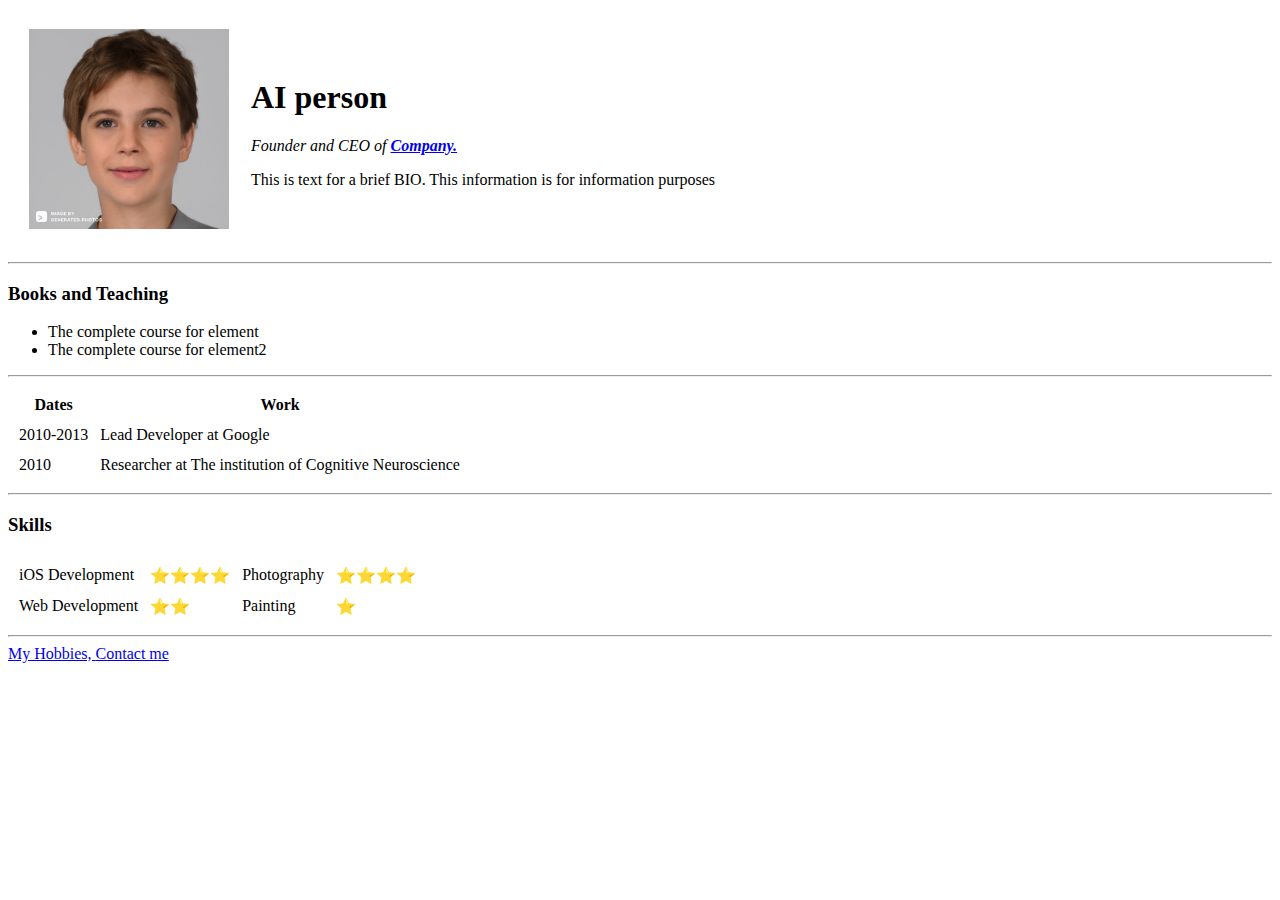
==== index.html @ 3faac305 "Add cv initial website files" ====
<!doctype html>
<html lang="en">

    <head>
        <meta charset="UTF-8">
        <meta name="viewport"
              content="width=device-width, user-scalable=no, initial-scale=1.0, maximum-scale=1.0, minimum-scale=1.0">
        <meta http-equiv="X-UA-Compatible" content="ie=edge">
        <title>AI Person Website</title>
    </head>

    <body>
        <table cellspacing="20">
            <tr>
                <td> <img src="image/AI-person.jpg" alt="Profile picture" width="200"></td>
                <td> <h1>AI person</h1>
        <p><em>Founder and CEO of <strong><a href="https://goose.ai/">Company.</a></strong></em></p>
        <p>This is text for a brief BIO. This information is for information purposes</p></td>
            </tr>
        </table>


        <hr>
        <h3>Books and Teaching</h3>
        <ul>
            <li>The complete course for element</li>
            <li>The complete course for element2</li>
        </ul>
        <hr>
        <table cellspacing="10">
            <thead>
                <tr>
                    <th>Dates</th>
                    <th>Work</th>
                </tr>
            </thead>

            <tbody>
                <tr>
                <td>2010-2013</td>
                <td>Lead Developer at Google</td>
                </tr>
                <tr>
                    <td>2010</td>
                    <td>Researcher at The institution of Cognitive Neuroscience</td>
                </tr>
            </tbody>

            <tfoot>

            </tfoot>

        </table>
        <hr>
        <h3>Skills</h3>
        <table cellspacing="10">
            <tbody>
                <tr>
                    <td>iOS Development</td>
                    <td>⭐⭐⭐⭐</td>
                    <td>Photography</td>
                    <td>⭐⭐⭐⭐</td>
                </tr>
                <tr>
                    <td>Web Development</td>
                    <td>⭐⭐</td>
                    <td>Painting</td>
                    <td>⭐</td>
                </tr>
            </tbody>
        </table>
        <hr>
        <a href="hobbies.html"> My Hobbies, </a>
        <a href="contact-info.html">Contact me</a>
    </body>

</html>
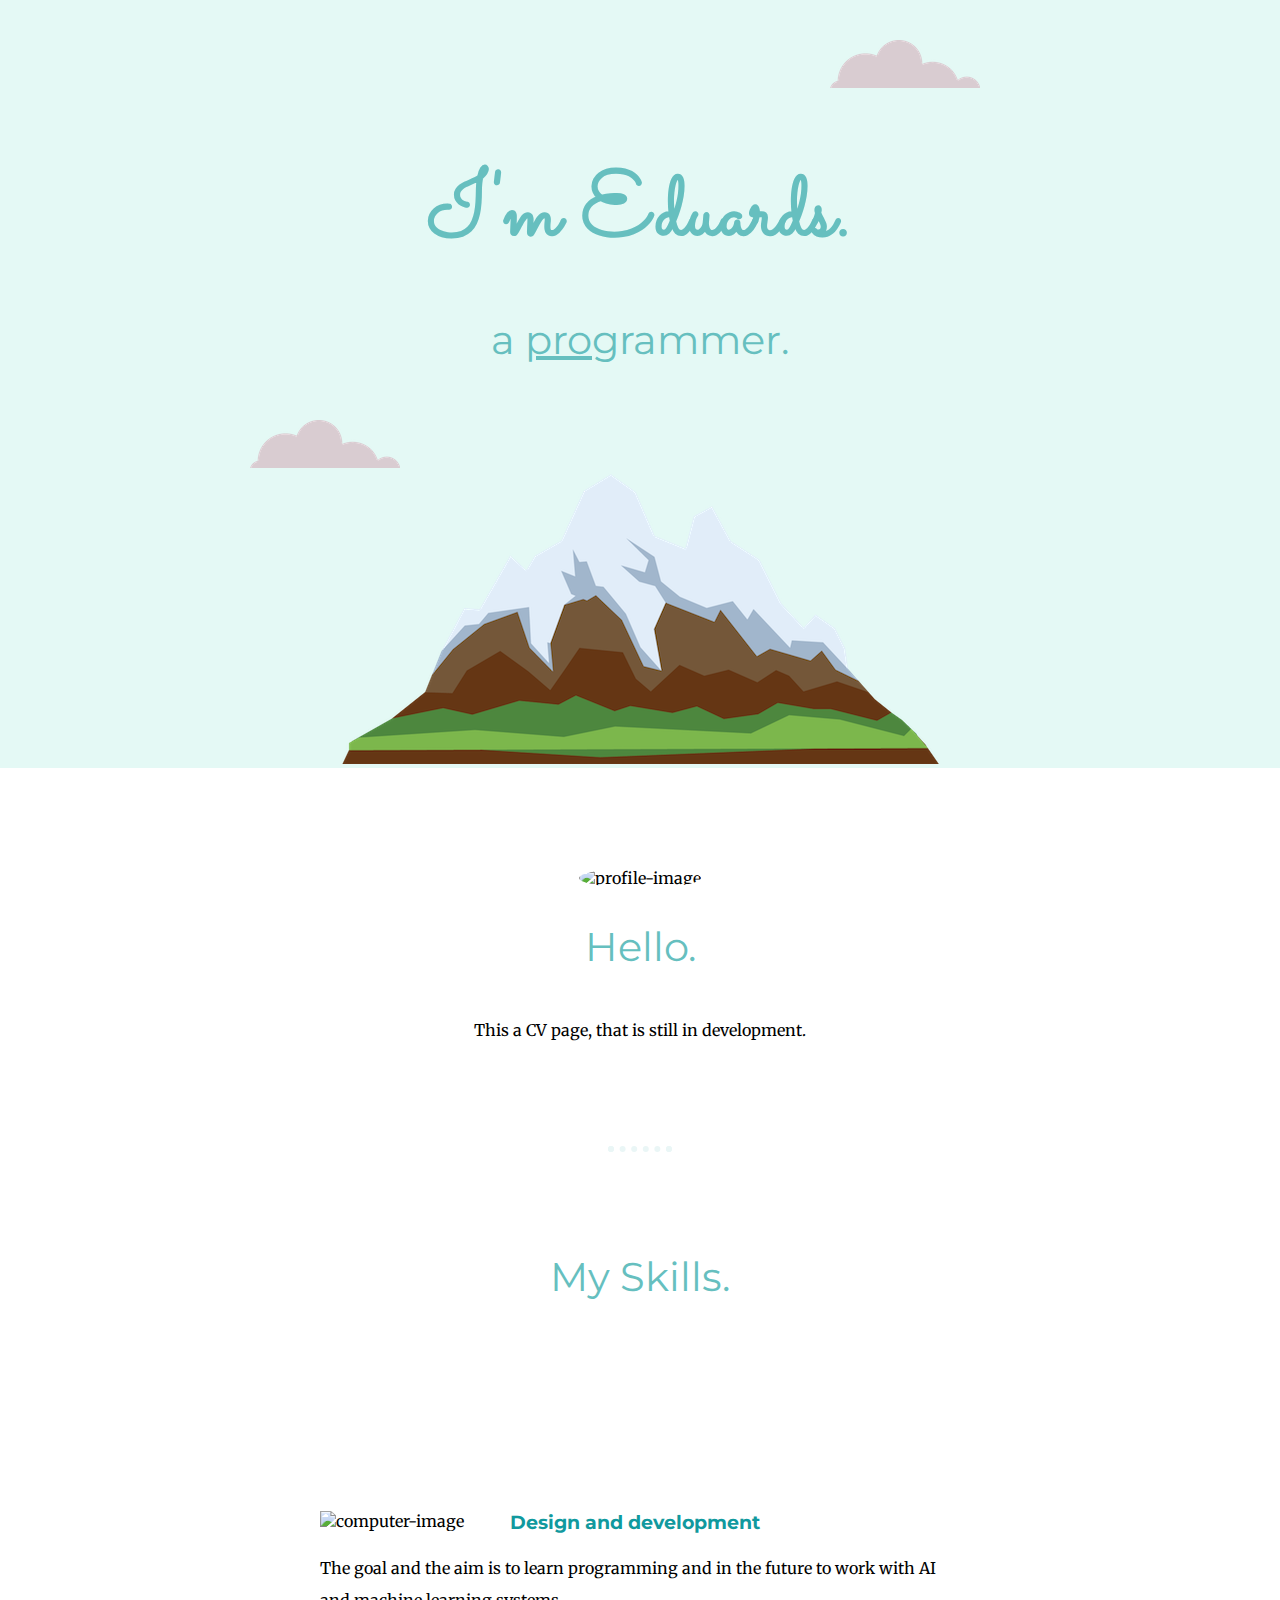
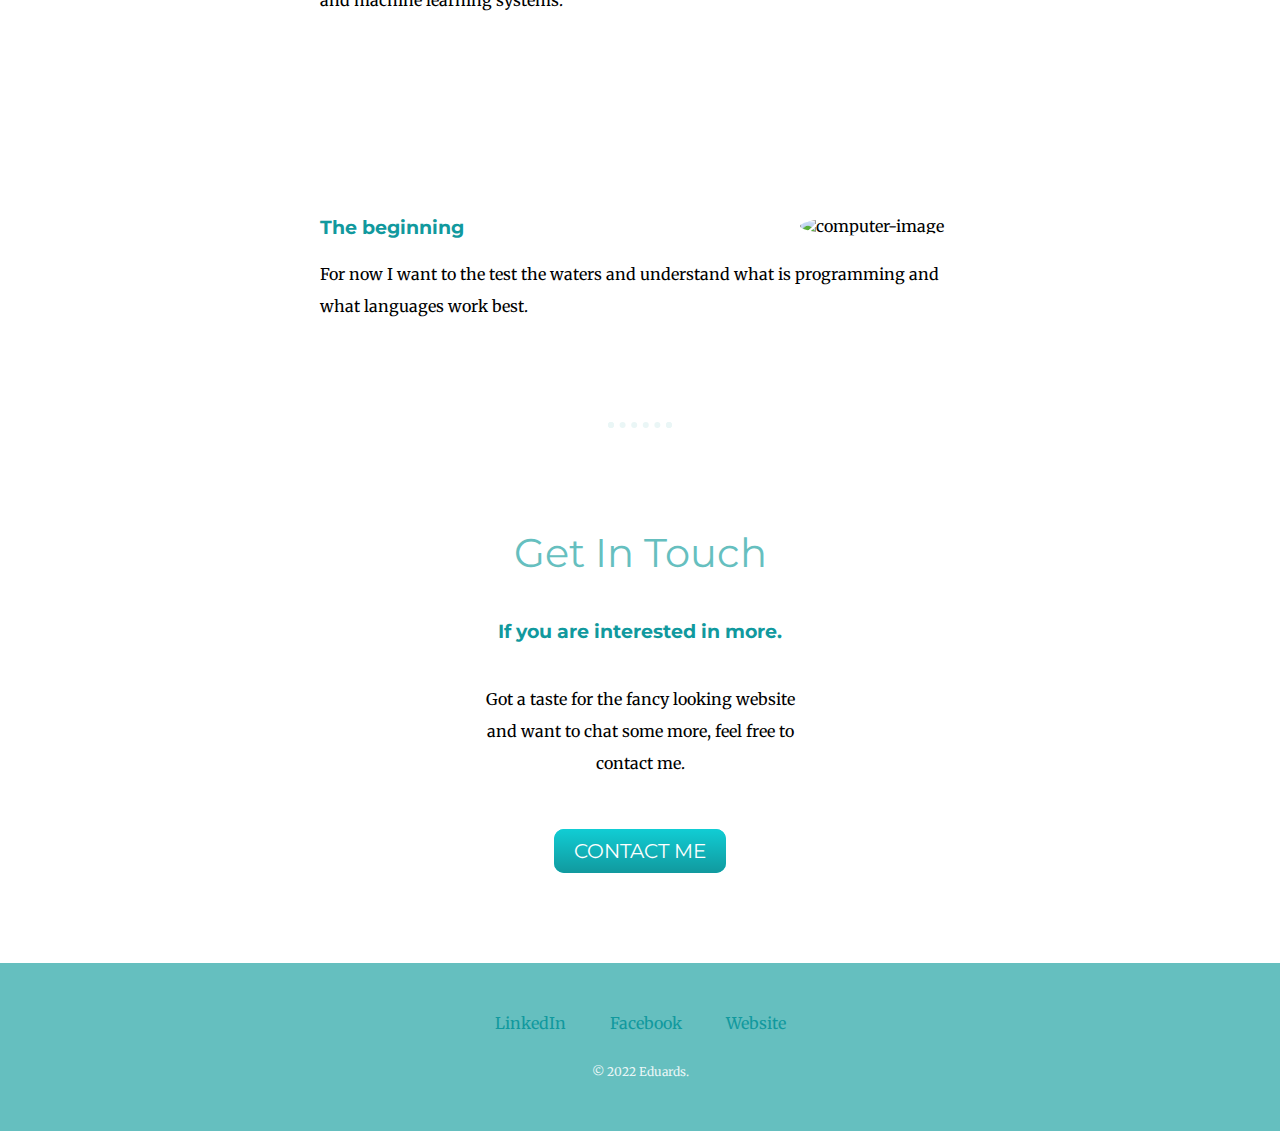
==== commit f7707d25: "updated website" ====
--- a/index.html
+++ b/index.html
@@ -1,77 +1,67 @@
 <!doctype html>
 <html lang="en">
 
-    <head>
-        <meta charset="UTF-8">
-        <meta name="viewport"
-              content="width=device-width, user-scalable=no, initial-scale=1.0, maximum-scale=1.0, minimum-scale=1.0">
-        <meta http-equiv="X-UA-Compatible" content="ie=edge">
-        <title>AI Person Website</title>
-    </head>
+<head>
+    <meta charset="UTF-8">
+    <meta name="viewport"
+          content="width=device-width, user-scalable=no, initial-scale=1.0, maximum-scale=1.0, minimum-scale=1.0">
+    <meta http-equiv="X-UA-Compatible" content="ie=edge">
+    <title>Eduards website</title>
+    <link rel="stylesheet" href="css\styles.css">
+    <link rel="icon" href="favicon.ico">
+    <link rel="preconnect" href="https://fonts.googleapis.com">
+    <link rel="preconnect" href="https://fonts.gstatic.com" crossorigin>
+    <link href="https://fonts.googleapis.com/css2?family=Merriweather&family=Montserrat&family=Sacramento&display=swap" rel="stylesheet">
+</head>
 
-    <body>
-        <table cellspacing="20">
-            <tr>
-                <td> <img src="image/AI-person.jpg" alt="Profile picture" width="200"></td>
-                <td> <h1>AI person</h1>
-        <p><em>Founder and CEO of <strong><a href="https://goose.ai/">Company.</a></strong></em></p>
-        <p>This is text for a brief BIO. This information is for information purposes</p></td>
-            </tr>
-        </table>
+<body>
+    <div class="top-container">
+        <img class="top-cloud" src="images/cloud.png" alt="cloud-img">
+        <h1>I'm Eduards.</h1>
+        <h2>a <span class="pro">pro</span>grammer.</h2>
+        <img class="bottom-cloud" src="images/cloud.png" alt="cloud-img">
+        <img src="images/mountain.png" alt="mountain-img">
+    </div>
+<div class="middle-container">
+  <div class="profile">
+    <img class="topper-img" src="\Images\LAU04432.png" alt="profile-image">
+    <h2>Hello.</h2>
+    <p class="intro">This a CV page, that is still in development.</p>
+  </div>
+  <hr>
+  <div class="skills">
+    <h2>My Skills.</h2>
+
+    <div class="skill-row">
+      <img class="chillies-img" src="\Images\chillies.png" alt="computer-image">
+
+      <h3>Design and development</h3>
+      <p>The goal and the aim is to learn programming and in the future to work with AI and machine learning systems.</p>
+    </div>
+    <div class="skill-row">
+      <img class="computer-img" src="\Images\computer.png" alt="computer-image">
+
+      <h3>The beginning</h3>
+      <p>For now I want to the test the waters and understand what is programming and what languages work best.</p>
+
+    </div>
+    </div>
+    <hr>
+    <div class="contact-me">
+    <h2>Get In Touch</h2>
+    <h3>If you are interested in more.</h3>
+    <p class="contact-me-text">Got a taste for the fancy looking website and want to chat some more, feel free to contact me.</p>
+    <a class="btn" href="mailto:e.salcevics@outlook.com">CONTACT ME</a>
+  </div>
+</div>
 
 
-        <hr>
-        <h3>Books and Teaching</h3>
-        <ul>
-            <li>The complete course for element</li>
-            <li>The complete course for element2</li>
-        </ul>
-        <hr>
-        <table cellspacing="10">
-            <thead>
-                <tr>
-                    <th>Dates</th>
-                    <th>Work</th>
-                </tr>
-            </thead>
-
-            <tbody>
-                <tr>
-                <td>2010-2013</td>
-                <td>Lead Developer at Google</td>
-                </tr>
-                <tr>
-                    <td>2010</td>
-                    <td>Researcher at The institution of Cognitive Neuroscience</td>
-                </tr>
-            </tbody>
-
-            <tfoot>
-
-            </tfoot>
-
-        </table>
-        <hr>
-        <h3>Skills</h3>
-        <table cellspacing="10">
-            <tbody>
-                <tr>
-                    <td>iOS Development</td>
-                    <td>⭐⭐⭐⭐</td>
-                    <td>Photography</td>
-                    <td>⭐⭐⭐⭐</td>
-                </tr>
-                <tr>
-                    <td>Web Development</td>
-                    <td>⭐⭐</td>
-                    <td>Painting</td>
-                    <td>⭐</td>
-                </tr>
-            </tbody>
-        </table>
-        <hr>
-        <a href="hobbies.html"> My Hobbies, </a>
-        <a href="contact-info.html">Contact me</a>
-    </body>
+    <div class="bottom-container">
+      <a class="footer-link" href="https://www.linkedin.com/in/eduards-salcevics-815922b2">LinkedIn</a>
+      <a class="footer-link" href="https://www.facebook.com/eduards.salcevics/">Facebook</a>
+      <a class="footer-link" href="https://dudix2.github.io/cv/">Website</a>
+      <p class="copyright">© 2022 Eduards.</p>
+    </div>
+</body>
 
 </html>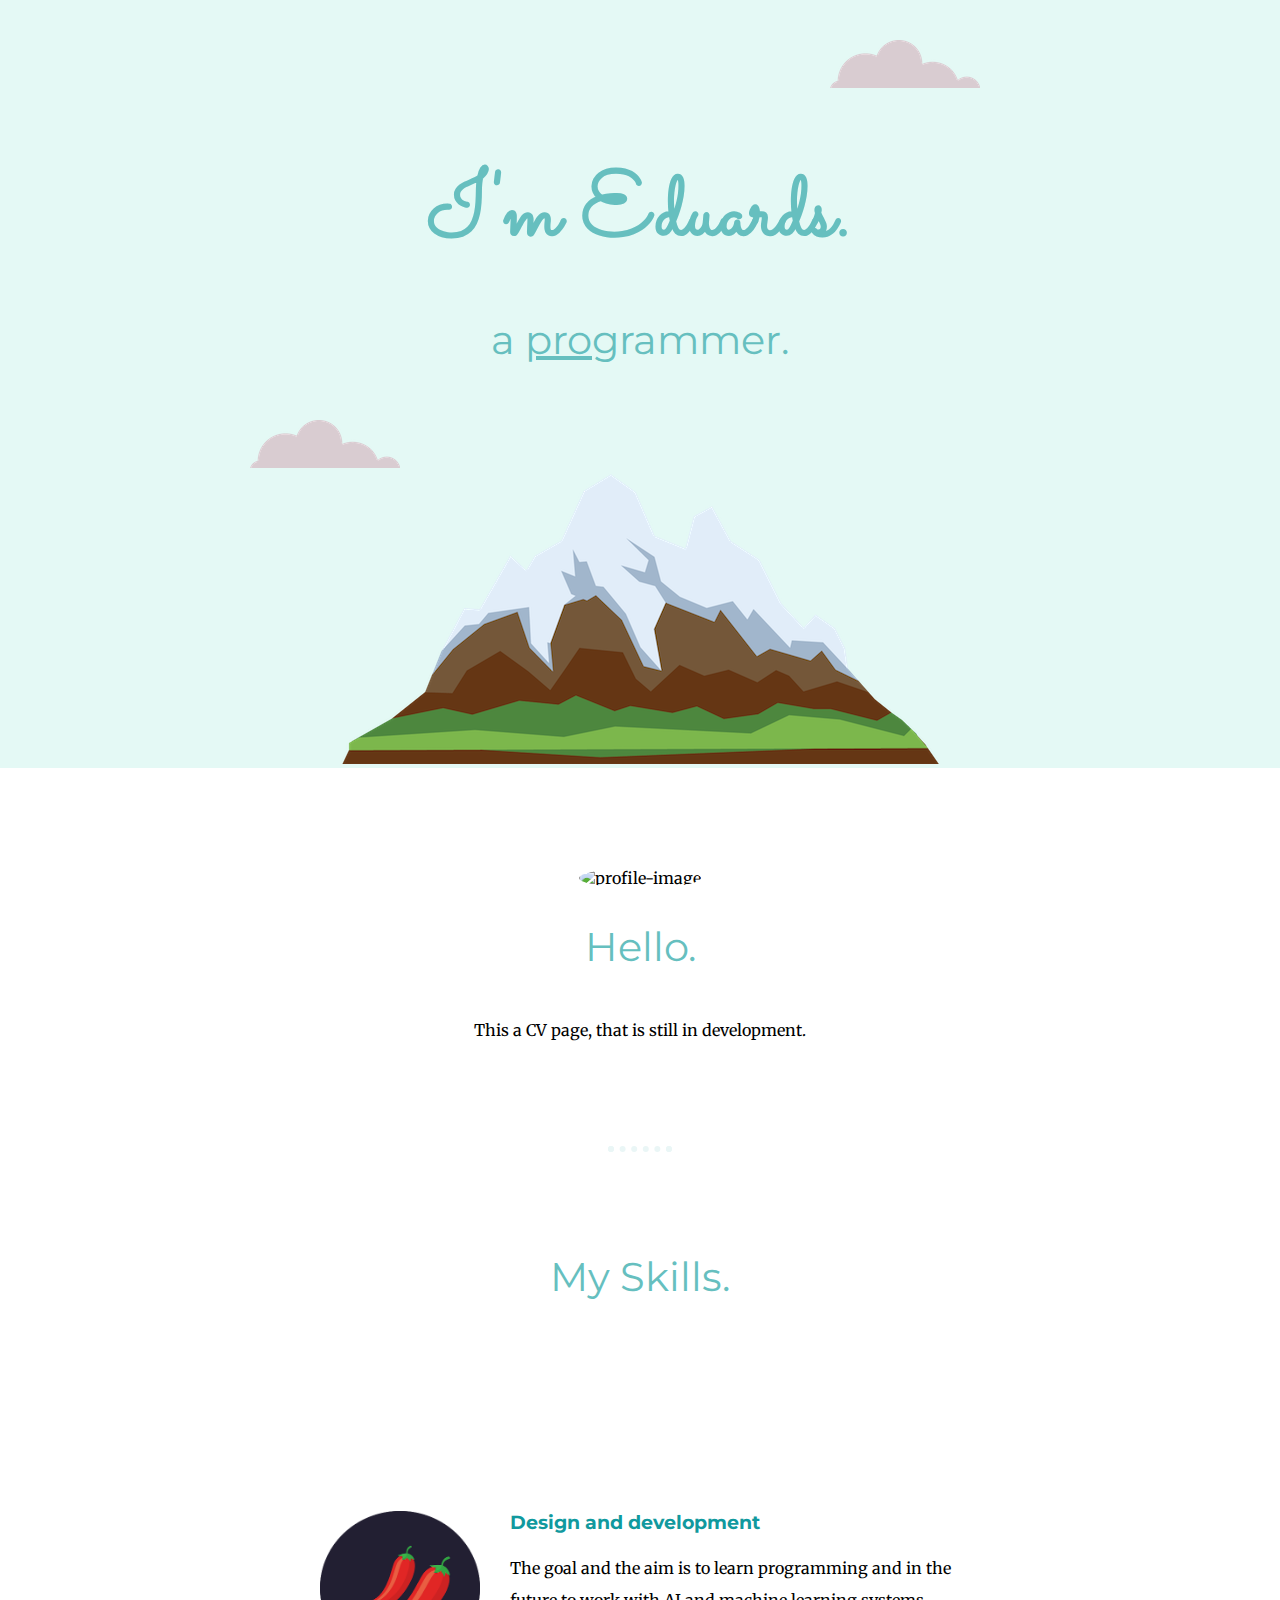
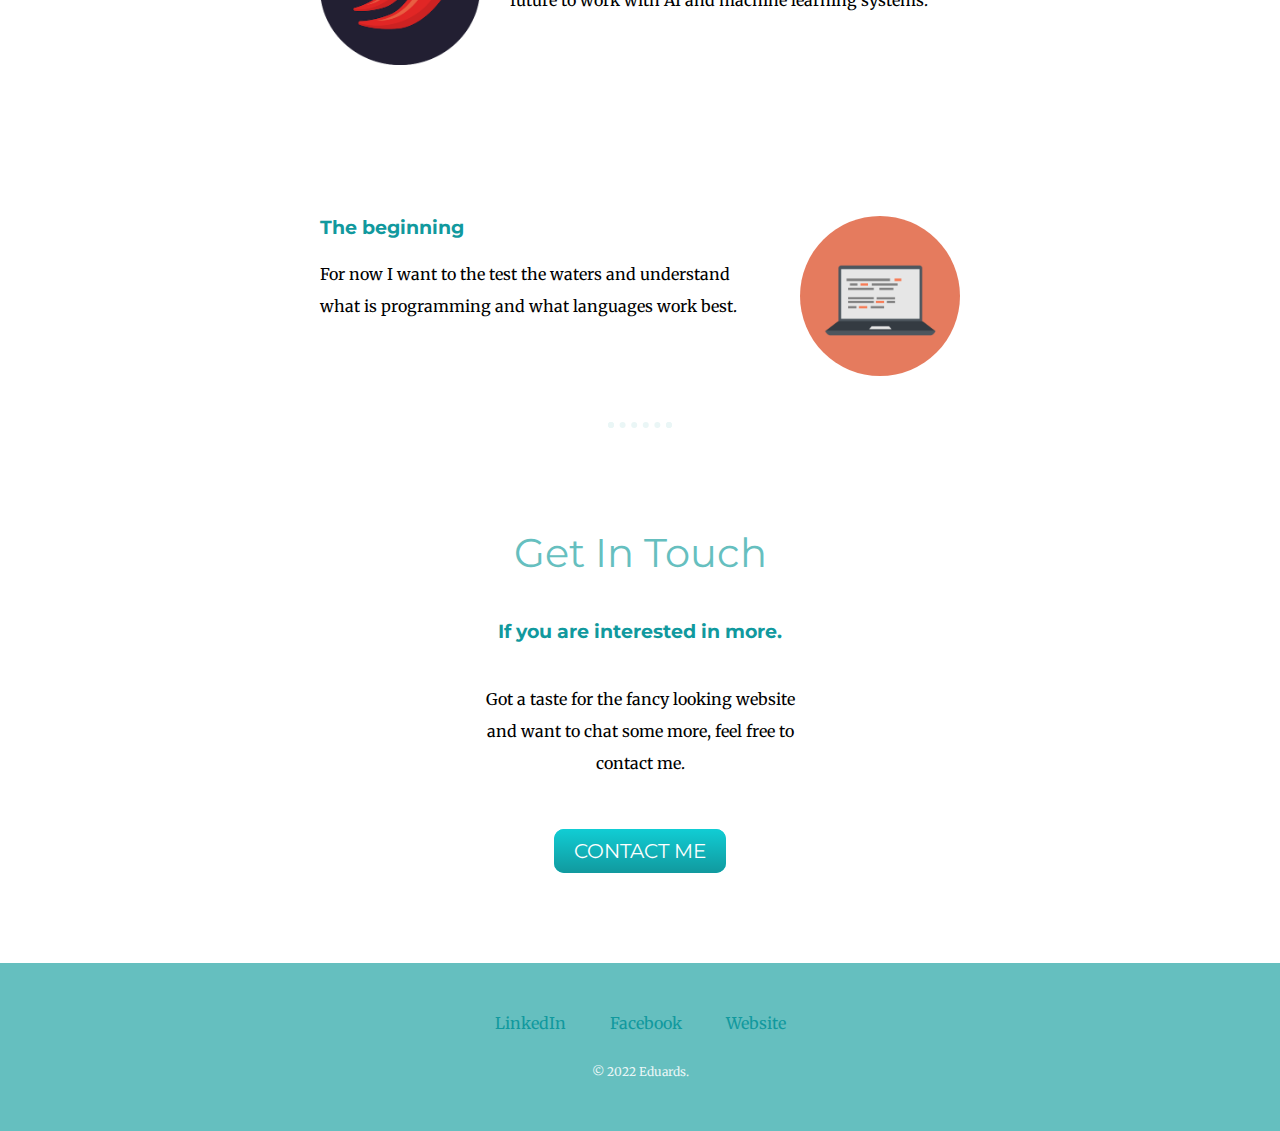
==== commit 722ad555: "fixed images" ====
--- a/index.html
+++ b/index.html
@@ -24,7 +24,7 @@
     </div>
 <div class="middle-container">
   <div class="profile">
-    <img class="topper-img" src="\Images\LAU04432.png" alt="profile-image">
+    <img class="topper-img" src="\images\LAU04432.png" alt="profile-image">
     <h2>Hello.</h2>
     <p class="intro">This a CV page, that is still in development.</p>
   </div>
@@ -33,13 +33,13 @@
     <h2>My Skills.</h2>
 
     <div class="skill-row">
-      <img class="chillies-img" src="\Images\chillies.png" alt="computer-image">
+      <img class="chillies-img" src="\images\chillies.png" alt="computer-image">
 
       <h3>Design and development</h3>
       <p>The goal and the aim is to learn programming and in the future to work with AI and machine learning systems.</p>
     </div>
     <div class="skill-row">
-      <img class="computer-img" src="\Images\computer.png" alt="computer-image">
+      <img class="computer-img" src="\images\computer.png" alt="computer-image">
 
       <h3>The beginning</h3>
       <p>For now I want to the test the waters and understand what is programming and what languages work best.</p>
